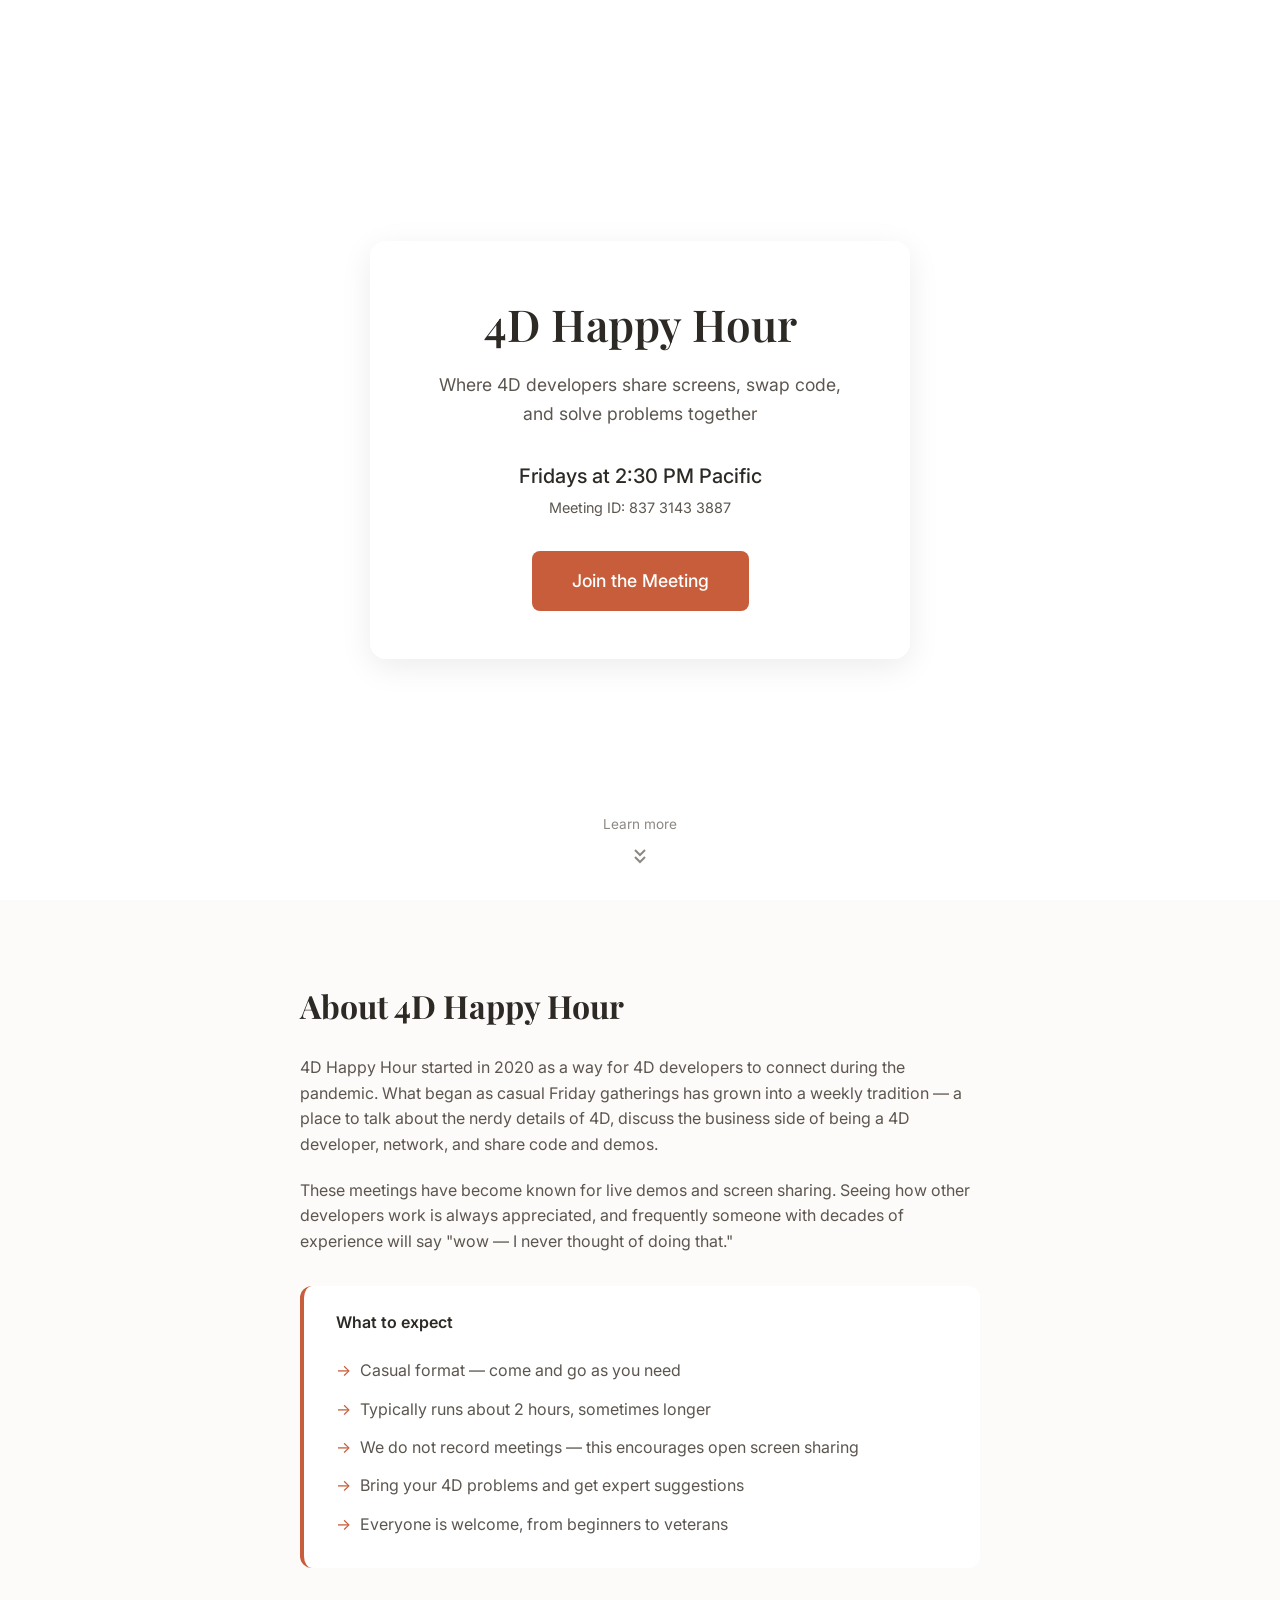
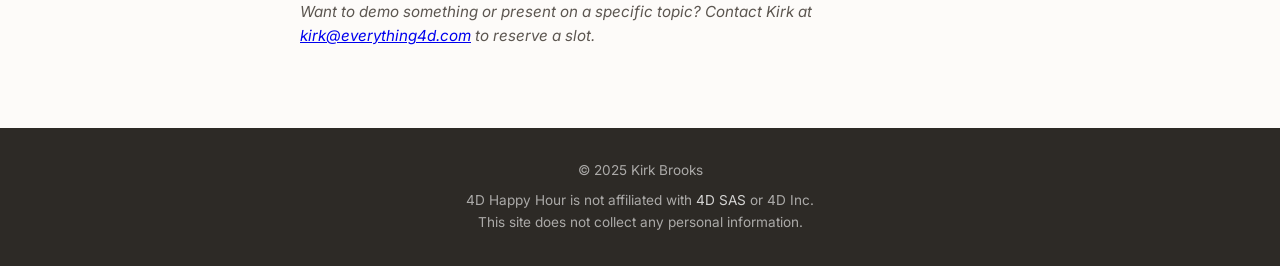
==== 4dhappyhour.html @ 2b5b49a9 "feat(landing-page): create initial landing page structure and content" ====
<!DOCTYPE html>
<html lang="en">
<head>
    <meta charset="UTF-8">
    <meta name="viewport" content="width=device-width, initial-scale=1.0">
    <title>4D Happy Hour</title>
    <link rel="preconnect" href="https://fonts.googleapis.com">
    <link rel="preconnect" href="https://fonts.gstatic.com" crossorigin>
    <link href="https://fonts.googleapis.com/css2?family=Inter:wght@400;500;600&family=Playfair+Display:wght@600&display=swap" rel="stylesheet">
    <style>
        * {
            margin: 0;
            padding: 0;
            box-sizing: border-box;
        }

        :root {
            --warm-bg: linear-gradient(135deg, #fef3e2 0%, #fad4c0 50%, #f0b8a8 100%);
            --text-dark: #2d2a26;
            --text-muted: #5c5650;
            --accent: #c75d3a;
            --accent-hover: #a84a2d;
            --card-bg: rgba(255, 255, 255, 0.85);
        }

        html {
            scroll-behavior: smooth;
        }

        body {
            font-family: 'Inter', -apple-system, BlinkMacSystemFont, sans-serif;
            color: var(--text-dark);
            line-height: 1.6;
        }

        /* Hero Section */
        .hero {
            min-height: 100vh;
            display: flex;
            align-items: center;
            justify-content: center;
            padding: 2rem;
            background: var(--warm-bg);
            /* Background image - replace with your monotype print */
            background-image: url('your-monotype-print.jpg');
            background-size: cover;
            background-position: center;
            background-blend-mode: soft-light;
            position: relative;
        }

        .hero-content {
            background: var(--card-bg);
            backdrop-filter: blur(10px);
            border-radius: 16px;
            padding: 3rem 3.5rem;
            max-width: 540px;
            text-align: center;
            box-shadow: 0 8px 32px rgba(0, 0, 0, 0.08);
        }

        .hero h1 {
            font-family: 'Playfair Display', Georgia, serif;
            font-size: 2.75rem;
            font-weight: 600;
            margin-bottom: 0.75rem;
            color: var(--text-dark);
        }

        .tagline {
            font-size: 1.1rem;
            color: var(--text-muted);
            margin-bottom: 2rem;
            font-weight: 400;
        }

        .meeting-info {
            margin-bottom: 2rem;
        }

        .meeting-time {
            font-size: 1.25rem;
            font-weight: 500;
            margin-bottom: 0.25rem;
        }

        .meeting-id {
            font-size: 0.9rem;
            color: var(--text-muted);
        }

        .zoom-button {
            display: inline-block;
            background: var(--accent);
            color: white;
            text-decoration: none;
            padding: 1rem 2.5rem;
            border-radius: 8px;
            font-weight: 500;
            font-size: 1.1rem;
            transition: background 0.2s ease, transform 0.2s ease;
        }

        .zoom-button:hover {
            background: var(--accent-hover);
            transform: translateY(-2px);
        }

        .scroll-hint {
            position: absolute;
            bottom: 2rem;
            left: 50%;
            transform: translateX(-50%);
            color: var(--text-muted);
            font-size: 0.85rem;
            opacity: 0.7;
            text-decoration: none;
            display: flex;
            flex-direction: column;
            align-items: center;
            gap: 0.5rem;
        }

        .scroll-hint svg {
            animation: bounce 2s infinite;
        }

        @keyframes bounce {
            0%, 20%, 50%, 80%, 100% { transform: translateY(0); }
            40% { transform: translateY(6px); }
            60% { transform: translateY(3px); }
        }

        /* About Section */
        .about {
            background: #fdfbf9;
            padding: 5rem 2rem;
        }

        .about-content {
            max-width: 680px;
            margin: 0 auto;
        }

        .about h2 {
            font-family: 'Playfair Display', Georgia, serif;
            font-size: 2rem;
            margin-bottom: 1.5rem;
            color: var(--text-dark);
        }

        .about p {
            margin-bottom: 1.25rem;
            color: var(--text-muted);
        }

        .about p:last-of-type {
            margin-bottom: 0;
        }

        .details-list {
            background: white;
            border-radius: 12px;
            padding: 1.5rem 2rem;
            margin: 2rem 0;
            border-left: 4px solid var(--accent);
        }

        .details-list h3 {
            font-size: 1rem;
            font-weight: 600;
            margin-bottom: 1rem;
            color: var(--text-dark);
        }

        .details-list ul {
            list-style: none;
            color: var(--text-muted);
        }

        .details-list li {
            padding: 0.4rem 0;
            padding-left: 1.5rem;
            position: relative;
        }

        .details-list li::before {
            content: "→";
            position: absolute;
            left: 0;
            color: var(--accent);
        }

        .contact-note {
            font-style: italic;
            font-size: 0.95rem;
        }

        /* Footer */
        footer {
            background: var(--text-dark);
            color: rgba(255, 255, 255, 0.6);
            text-align: center;
            padding: 2rem;
            font-size: 0.85rem;
        }

        footer a {
            color: rgba(255, 255, 255, 0.8);
            text-decoration: none;
        }

        footer a:hover {
            color: white;
        }

        /* Responsive */
        @media (max-width: 600px) {
            .hero-content {
                padding: 2rem 1.5rem;
            }

            .hero h1 {
                font-size: 2rem;
            }

            .tagline {
                font-size: 1rem;
            }

            .about {
                padding: 3rem 1.5rem;
            }
        }
    </style>
</head>
<body>
    <section class="hero">
        <div class="hero-content">
            <h1>4D Happy Hour</h1>
            <p class="tagline">Where 4D developers share screens, swap code, and solve problems together</p>

            <div class="meeting-info">
                <p class="meeting-time">Fridays at 2:30 PM Pacific</p>
                <p class="meeting-id">Meeting ID: 837 3143 3887</p>
            </div>

            <a href="https://us02web.zoom.us/j/83731433887?pwd=mNvrDpaA9qquD5xijFd3pZhOP3jrFX.1" class="zoom-button">
                Join the Meeting
            </a>
        </div>

        <a href="#about" class="scroll-hint">
            Learn more
            <svg width="24" height="24" viewBox="0 0 24 24" fill="none" stroke="currentColor" stroke-width="2">
                <path d="M7 13l5 5 5-5M7 6l5 5 5-5"/>
            </svg>
        </a>
    </section>

    <section class="about" id="about">
        <div class="about-content">
            <h2>About 4D Happy Hour</h2>

            <p>4D Happy Hour started in 2020 as a way for 4D developers to connect during the pandemic. What began as casual Friday gatherings has grown into a weekly tradition — a place to talk about the nerdy details of 4D, discuss the business side of being a 4D developer, network, and share code and demos.</p>

            <p>These meetings have become known for live demos and screen sharing. Seeing how other developers work is always appreciated, and frequently someone with decades of experience will say "wow — I never thought of doing that."</p>

            <div class="details-list">
                <h3>What to expect</h3>
                <ul>
                    <li>Casual format — come and go as you need</li>
                    <li>Typically runs about 2 hours, sometimes longer</li>
                    <li>We do not record meetings — this encourages open screen sharing</li>
                    <li>Bring your 4D problems and get expert suggestions</li>
                    <li>Everyone is welcome, from beginners to veterans</li>
                </ul>
            </div>

            <p class="contact-note">Want to demo something or present on a specific topic? Contact Kirk at <a href="mailto:kirk@everything4d.com">kirk@everything4d.com</a> to reserve a slot.</p>
        </div>
    </section>

    <footer>
        <p>&copy; 2025 Kirk Brooks</p>
        <p style="margin-top: 0.5rem;">
            4D Happy Hour is not affiliated with <a href="https://4d.com">4D SAS</a> or 4D Inc.<br>
            This site does not collect any personal information.
        </p>
    </footer>
</body>
</html>
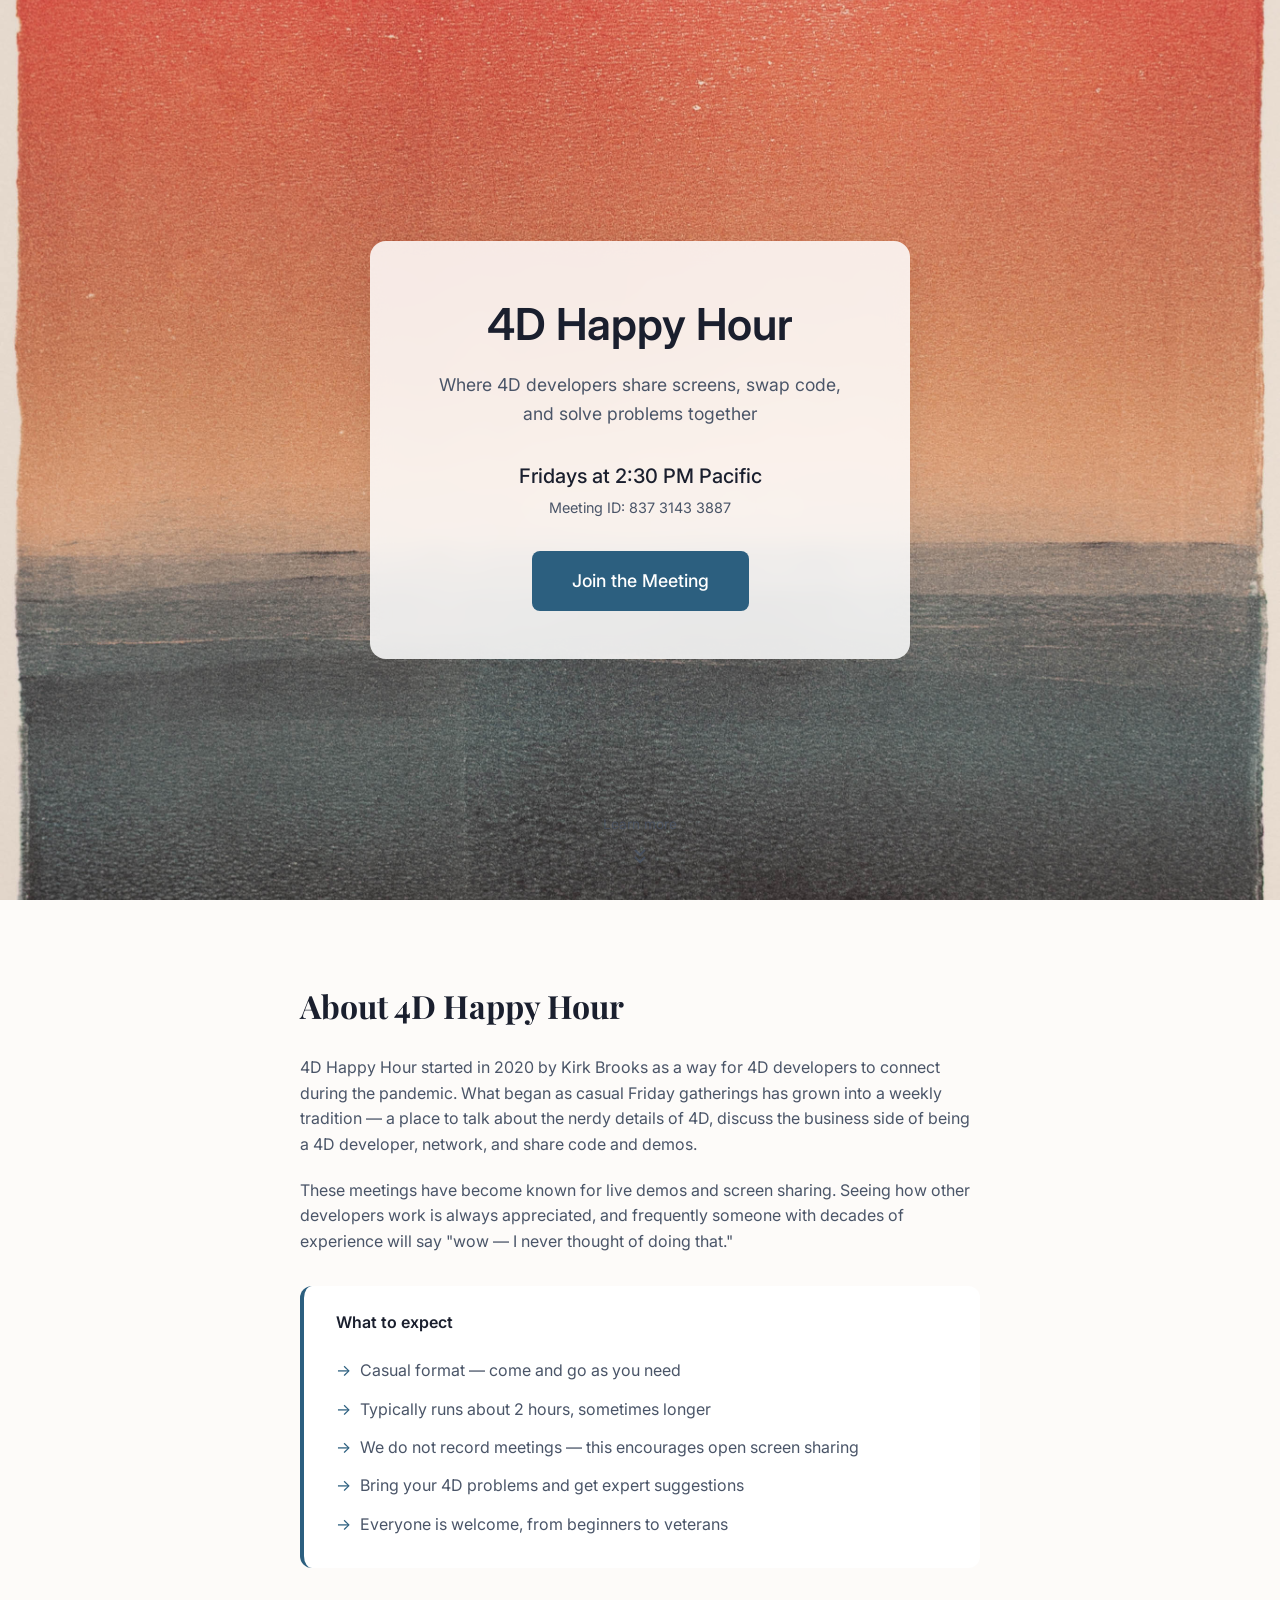
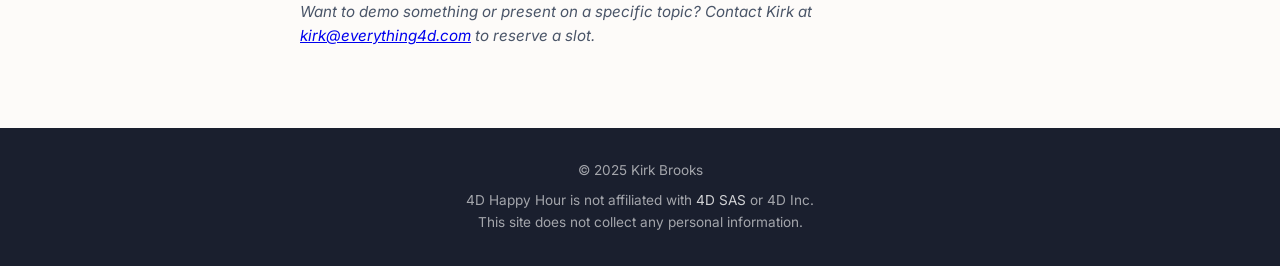
==== commit 74cf0f9b: "chore: update code structure for better readability and maintainability Use a monotyp for background" ====
--- a/4dhappyhour.html
+++ b/4dhappyhour.html
@@ -15,11 +15,11 @@
         }
 
         :root {
-            --warm-bg: linear-gradient(135deg, #fef3e2 0%, #fad4c0 50%, #f0b8a8 100%);
-            --text-dark: #2d2a26;
-            --text-muted: #5c5650;
-            --accent: #c75d3a;
-            --accent-hover: #a84a2d;
+            --warm-bg: linear-gradient(135deg, #e8f1f5 0%, #c8dce8 50%, #a8c5d8 100%);
+            --text-dark: #1a1f2e;
+            --text-muted: #4a5568;
+            --accent: #2c5f7f;
+            --accent-hover: #1e4a65;
             --card-bg: rgba(255, 255, 255, 0.85);
         }
 
@@ -41,8 +41,7 @@
             justify-content: center;
             padding: 2rem;
             background: var(--warm-bg);
-            /* Background image - replace with your monotype print */
-            background-image: url('your-monotype-print.jpg');
+            background-image: url('Assets/monotype-3.jpg');
             background-size: cover;
             background-position: center;
             background-blend-mode: soft-light;
@@ -60,7 +59,7 @@
         }
 
         .hero h1 {
-            font-family: 'Playfair Display', Georgia, serif;
+            font-family: 'Inter', -apple-system, BlinkMacSystemFont, sans-serif;
             font-size: 2.75rem;
             font-weight: 600;
             margin-bottom: 0.75rem;
@@ -262,7 +261,7 @@
         <div class="about-content">
             <h2>About 4D Happy Hour</h2>
 
-            <p>4D Happy Hour started in 2020 as a way for 4D developers to connect during the pandemic. What began as casual Friday gatherings has grown into a weekly tradition — a place to talk about the nerdy details of 4D, discuss the business side of being a 4D developer, network, and share code and demos.</p>
+            <p>4D Happy Hour started in 2020 by Kirk Brooks as a way for 4D developers to connect during the pandemic. What began as casual Friday gatherings has grown into a weekly tradition — a place to talk about the nerdy details of 4D, discuss the business side of being a 4D developer, network, and share code and demos.</p>
 
             <p>These meetings have become known for live demos and screen sharing. Seeing how other developers work is always appreciated, and frequently someone with decades of experience will say "wow — I never thought of doing that."</p>
 
